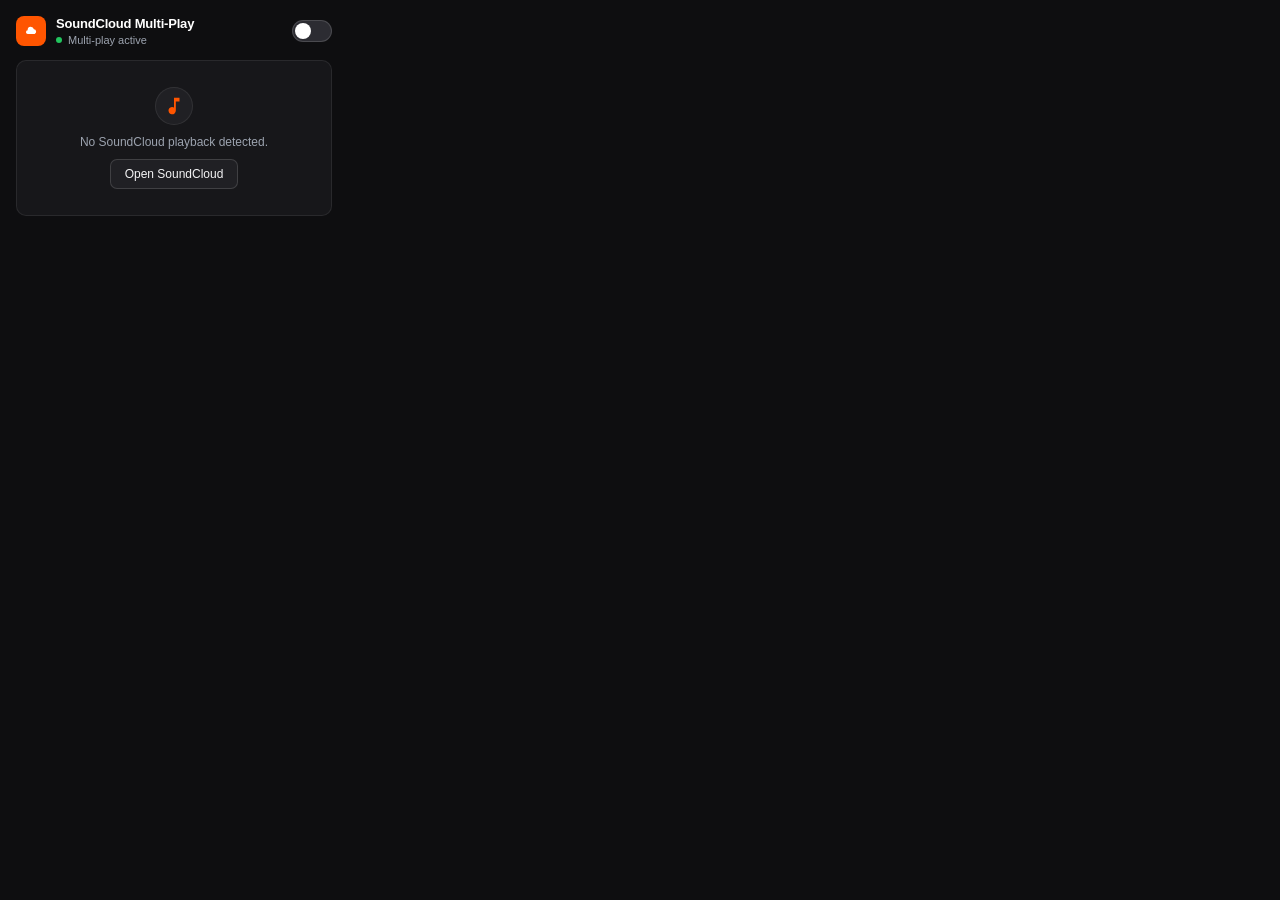
==== popup/popup.html @ af7be8a8 "first commit" ====
<!DOCTYPE html>
<html lang="en">
<head>
  <meta charset="UTF-8" />
  <meta name="viewport" content="width=device-width, initial-scale=1.0" />
  <title>SoundCloud Multi-Play</title>
  <link rel="stylesheet" href="popup.css" />
</head>
<body>
  <main class="container">
    <header class="header">
      <div class="brand">
        <div class="brand-mark" aria-hidden="true">
          <svg viewBox="0 0 24 24" width="16" height="16" fill="currentColor">
            <path d="M11.5 5.5a5 5 0 0 1 4.86 3.84A3.75 3.75 0 0 1 17.5 16.5H7.25a2.75 2.75 0 0 1-.25-5.49A5 5 0 0 1 11.5 5.5z"/>
          </svg>
        </div>
        <div class="title-group">
          <h1>SoundCloud Multi-Play</h1>
          <div class="status-pill" id="status-card">
            <span class="status-dot" id="status-dot"></span>
            <span class="status-text" id="status-text">Multi-play active</span>
          </div>
        </div>
      </div>

      <label class="switch" aria-label="Toggle SoundCloud Multi-Play">
        <input type="checkbox" id="toggle" />
        <span class="slider"></span>
      </label>
    </header>

    <section class="player-card" id="player-card">
      <div class="empty-state" id="empty-state">
        <div class="empty-icon" aria-hidden="true">
          <svg viewBox="0 0 24 24" width="22" height="22" fill="currentColor">
            <path d="M12 3v10.55A4 4 0 1 0 14 17V7h4V3h-6z"/>
          </svg>
        </div>
        <p id="empty-message">No SoundCloud playback detected.</p>
        <div class="resume-card hidden" id="resume-card">
          <div class="resume-meta">
            <span class="resume-label">Saved position</span>
            <span class="resume-title" id="resume-title">—</span>
            <span class="resume-time" id="resume-time">0:00 / 0:00</span>
          </div>
          <div class="resume-actions">
            <button type="button" class="btn-primary-sm" id="resume-btn">Resume</button>
            <button type="button" class="icon-btn subtle" id="clear-resume-btn" title="Clear saved progress" aria-label="Clear saved progress">
              <svg viewBox="0 0 24 24" width="14" height="14" fill="currentColor" aria-hidden="true">
                <path d="M18.3 5.71 12 12l6.3 6.29-1.41 1.42L10.59 13.4 4.29 19.71 2.88 18.3 9.17 12 2.88 5.71 4.29 4.3l6.3 6.29 6.29-6.3z"/>
              </svg>
            </button>
          </div>
        </div>
        <button type="button" class="btn-secondary" id="open-sc-btn">Open SoundCloud</button>
      </div>

      <div class="player-content hidden" id="player-content">
        <div class="track-row">
          <div class="artwork-frame">
            <img class="artwork" id="artwork" alt="Track artwork" />
            <div class="artwork-fallback" id="artwork-fallback" aria-hidden="true">♪</div>
          </div>

          <div class="track-meta">
            <div class="track-title" id="track-title" title="">—</div>
            <div class="track-artist" id="track-artist" title="">—</div>
          </div>

          <button
            type="button"
            class="icon-btn subtle"
            id="focus-tab-btn"
            title="Switch to SoundCloud tab"
            aria-label="Switch to SoundCloud tab"
          >
            <svg viewBox="0 0 24 24" width="15" height="15" fill="currentColor" aria-hidden="true">
              <path d="M14 3h7v7h-2V6.41l-9.29 9.3-1.42-1.42 9.3-9.29H14V3zM5 5h6v2H7v10h10v-4h2v6H5V5z"/>
            </svg>
          </button>
        </div>

        <div class="progress-section">
          <input
            type="range"
            class="progress-range"
            id="progress-range"
            min="0"
            max="1000"
            value="0"
            aria-label="Track progress"
          />
          <div class="time-row">
            <span id="time-passed">0:00</span>
            <span id="time-duration">0:00</span>
          </div>
        </div>

        <div class="controls-row" role="group" aria-label="Playback controls">
          <button type="button" class="icon-btn" id="btn-shuffle" title="Shuffle (S)" aria-label="Shuffle">
            <svg viewBox="0 0 24 24" width="16" height="16" fill="currentColor" aria-hidden="true">
              <path d="M10.59 9.17 5.41 4 4 5.41l5.17 5.17 1.42-1.41zM14.5 4l2.04 2.04L4 18.59 5.41 20 17.96 7.46 20 9.5V4h-5.5zm.33 9.41-1.41 1.41 3.13 3.13L14.5 20H20v-5.5l-2.04 2.04-3.13-3.13z"/>
            </svg>
          </button>

          <button type="button" class="icon-btn" id="btn-prev" title="Previous track (←)" aria-label="Previous track">
            <svg viewBox="0 0 24 24" width="18" height="18" fill="currentColor" aria-hidden="true">
              <path d="M6 6h2v12H6zm3.5 6 8.5 6V6z"/>
            </svg>
          </button>

          <button type="button" class="play-btn" id="btn-play" title="Play / Pause (Space)" aria-label="Play or pause">
            <svg id="icon-play" viewBox="0 0 24 24" width="20" height="20" fill="currentColor" aria-hidden="true">
              <path d="M8 5v14l11-7z"/>
            </svg>
            <svg id="icon-pause" class="hidden" viewBox="0 0 24 24" width="20" height="20" fill="currentColor" aria-hidden="true">
              <path d="M6 19h4V5H6v14zm8-14v14h4V5h-4z"/>
            </svg>
          </button>

          <button type="button" class="icon-btn" id="btn-next" title="Next track (→)" aria-label="Next track">
            <svg viewBox="0 0 24 24" width="18" height="18" fill="currentColor" aria-hidden="true">
              <path d="M6 18l8.5-6L6 6v12zM16 6v12h2V6h-2z"/>
            </svg>
          </button>

          <button type="button" class="icon-btn" id="btn-repeat" title="Repeat (R)" aria-label="Repeat">
            <svg viewBox="0 0 24 24" width="16" height="16" fill="currentColor" aria-hidden="true">
              <path d="M7 7h10v3l4-4-4-4v3H5v6h2V7zm10 10H7v-3l-4 4 4 4v-3h12v-6h-2v4z"/>
            </svg>
            <span class="repeat-badge hidden" id="repeat-badge">1</span>
          </button>
        </div>

        <div class="volume-row">
          <button type="button" class="icon-btn" id="btn-mute" title="Mute / Unmute (M)" aria-label="Mute or unmute">
            <svg id="icon-vol" viewBox="0 0 24 24" width="16" height="16" fill="currentColor" aria-hidden="true">
              <path d="M3 9v6h4l5 5V4L7 9H3zm13.5 3A4.5 4.5 0 0 0 14 7.97v8.05c1.48-.73 2.5-2.25 2.5-4.02zM14 3.23v2.06c2.89.86 5 3.54 5 6.71s-2.11 5.85-5 6.71v2.06c4.01-.91 7-4.49 7-8.77s-2.99-7.86-7-8.77z"/>
            </svg>
            <svg id="icon-muted" class="hidden" viewBox="0 0 24 24" width="16" height="16" fill="currentColor" aria-hidden="true">
              <path d="M16.5 12A4.5 4.5 0 0 0 14 7.97v2.21l2.45 2.45c.03-.2.05-.41.05-.63zm2.5 0c0 .94-.2 1.82-.54 2.64l1.51 1.51A8.796 8.796 0 0 0 21 12c0-4.28-2.99-7.86-7-8.77v2.06c2.89.86 5 3.54 5 6.71zM4.27 3 3 4.27 7.73 9H3v6h4l5 5v-6.73l4.25 4.25c-.67.52-1.42.93-2.25 1.18v2.06a8.99 8.99 0 0 0 3.69-1.81L19.73 21 21 19.73l-9-9L4.27 3zM12 4 9.91 6.09 12 8.18V4z"/>
            </svg>
          </button>
          <input
            type="range"
            class="volume-range"
            id="volume-range"
            min="0"
            max="100"
            value="100"
            aria-label="Volume"
          />
          <span class="volume-value" id="volume-value">100%</span>
        </div>

        <div class="social-row">
          <button type="button" class="social-btn" id="btn-like" title="Like track (L)" aria-label="Like track">
            <svg class="icon-heart-outline" viewBox="0 0 24 24" width="14" height="14" fill="none" stroke="currentColor" stroke-width="2" aria-hidden="true">
              <path d="M12 21.35l-1.45-1.32C5.4 15.36 2 12.28 2 8.5 2 5.42 4.42 3 7.5 3c1.74 0 3.41.81 4.5 2.09C13.09 3.81 14.76 3 16.5 3 19.58 3 22 5.42 22 8.5c0 3.78-3.4 6.86-8.55 11.54L12 21.35z"/>
            </svg>
            <svg class="icon-heart-solid hidden" viewBox="0 0 24 24" width="14" height="14" fill="currentColor" aria-hidden="true">
              <path d="M12 21.35l-1.45-1.32C5.4 15.36 2 12.28 2 8.5 2 5.42 4.42 3 7.5 3c1.74 0 3.41.81 4.5 2.09C13.09 3.81 14.76 3 16.5 3 19.58 3 22 5.42 22 8.5c0 3.78-3.4 6.86-8.55 11.54L12 21.35z"/>
            </svg>
            <span id="like-text">Like</span>
          </button>

          <button type="button" class="social-btn" id="btn-follow" title="Follow artist (F)" aria-label="Follow artist">
            <svg class="icon-follow-add" viewBox="0 0 24 24" width="14" height="14" fill="currentColor" aria-hidden="true">
              <path d="M15 12c2.21 0 4-1.79 4-4s-1.79-4-4-4-4 1.79-4 4 1.79 4 4 4zm-9-2V7H4v3H1v2h3v3h2v-3h3v-2H6zm9 4c-2.67 0-8 1.34-8 4v2h16v-2c0-2.66-5.33-4-8-4z"/>
            </svg>
            <svg class="icon-follow-check hidden" viewBox="0 0 24 24" width="14" height="14" fill="currentColor" aria-hidden="true">
              <path d="M15 12c2.21 0 4-1.79 4-4s-1.79-4-4-4-4 1.79-4 4 1.79 4 4 4zm-9 2.5L3.5 12 2 13.5 6 17.5l6.5-6.5L11 9.5 6 14.5zm9-.5c-2.67 0-8 1.34-8 4v2h16v-2c0-2.66-5.33-4-8-4z"/>
            </svg>
            <span id="follow-text">Follow</span>
          </button>
        </div>

        <button type="button" class="download-btn" id="btn-download" title="Download playing track (D)">
          <span class="download-fill" id="download-fill"></span>
          <span class="download-label" id="download-label">
            <svg viewBox="0 0 24 24" width="15" height="15" fill="currentColor" aria-hidden="true">
              <path d="M5 20h14v-2H5v2zm7-18v10.17l3.59-3.58L17 10l-5 5-5-5 1.41-1.41L11 12.17V2h1z"/>
            </svg>
            <span id="download-text">Download track</span>
          </span>
        </button>

        <div class="shortcuts-row" aria-hidden="true">
          <span><kbd>Space</kbd> Play</span>
          <span><kbd>←</kbd><kbd>→</kbd> Track</span>
          <span><kbd>⇧</kbd><kbd>←</kbd><kbd>→</kbd> Seek</span>
          <span><kbd>D</kbd> Save</span>
        </div>
      </div>
    </section>
  </main>

  <script src="popup.js"></script>
</body>
</html>
---- popup/popup.css ----
:root {
  --bg: #0e0e10;
  --surface: #17171a;
  --surface-raised: #202024;
  --border: rgba(255, 255, 255, 0.08);
  --border-strong: rgba(255, 255, 255, 0.14);
  --ink: #f4f4f5;
  --muted: #9ca3af;
  --subtle: #71717a;
  --accent: #ff5500;
  --accent-hover: #ff6b1f;
  --ok: #22c55e;
  --danger: #ef4444;
  --radius-card: 10px;
  --radius-btn: 7px;
}

* {
  box-sizing: border-box;
  margin: 0;
  padding: 0;
}

body {
  width: 348px;
  font-family: -apple-system, BlinkMacSystemFont, "Segoe UI", Inter, Roboto, sans-serif;
  background: var(--bg);
  color: var(--ink);
  padding: 16px;
  -webkit-font-smoothing: antialiased;
}

.hidden {
  display: none !important;
}

button:focus-visible,
input:focus-visible {
  outline: 2px solid var(--accent);
  outline-offset: 2px;
}

.container {
  display: flex;
  flex-direction: column;
  gap: 14px;
}

/* Header */
.header {
  display: flex;
  align-items: center;
  justify-content: space-between;
  gap: 12px;
}

.brand {
  display: flex;
  align-items: center;
  gap: 10px;
  min-width: 0;
}

.brand-mark {
  width: 30px;
  height: 30px;
  border-radius: 8px;
  background: var(--accent);
  color: #ffffff;
  display: flex;
  align-items: center;
  justify-content: center;
  flex-shrink: 0;
}

.title-group {
  display: flex;
  flex-direction: column;
  gap: 2px;
  min-width: 0;
}

.title-group h1 {
  font-size: 13px;
  font-weight: 600;
  letter-spacing: -0.015em;
  color: #ffffff;
  line-height: 1.2;
}

.status-pill {
  display: inline-flex;
  align-items: center;
  gap: 6px;
  font-size: 11px;
  color: var(--muted);
}

.status-dot {
  width: 6px;
  height: 6px;
  border-radius: 50%;
  background-color: var(--ok);
  flex-shrink: 0;
  transition: background-color 0.2s ease;
}

.status-pill.disabled .status-dot {
  background-color: var(--subtle);
}

.status-pill.disabled .status-text {
  color: var(--subtle);
}

/* Toggle Switch */
.switch {
  position: relative;
  display: inline-block;
  width: 40px;
  height: 22px;
  flex-shrink: 0;
}

.switch input {
  opacity: 0;
  width: 0;
  height: 0;
}

.slider {
  position: absolute;
  cursor: pointer;
  inset: 0;
  background-color: #2c2c32;
  border: 1px solid var(--border-strong);
  border-radius: 999px;
  transition: background-color 0.18s ease, border-color 0.18s ease;
}

.slider::before {
  content: "";
  position: absolute;
  height: 16px;
  width: 16px;
  left: 2px;
  top: 2px;
  background-color: #ffffff;
  border-radius: 50%;
  transition: transform 0.18s cubic-bezier(0.22, 1, 0.36, 1);
}

input:checked + .slider {
  background-color: var(--accent);
  border-color: var(--accent);
}

input:checked + .slider::before {
  transform: translateX(18px);
}

/* Player Card */
.player-card {
  background: var(--surface);
  border: 1px solid var(--border);
  border-radius: var(--radius-card);
  padding: 14px;
}

.empty-state {
  display: flex;
  flex-direction: column;
  align-items: center;
  text-align: center;
  gap: 10px;
  padding: 12px 6px;
  font-size: 12px;
  color: var(--muted);
}

.empty-icon {
  width: 38px;
  height: 38px;
  border-radius: 50%;
  background: var(--surface-raised);
  border: 1px solid var(--border);
  color: var(--accent);
  display: flex;
  align-items: center;
  justify-content: center;
}

.btn-secondary {
  background: var(--surface-raised);
  color: var(--ink);
  border: 1px solid var(--border-strong);
  border-radius: var(--radius-btn);
  padding: 7px 14px;
  font-size: 12px;
  font-weight: 500;
  cursor: pointer;
  transition: background-color 0.15s ease, transform 0.1s ease, border-color 0.15s ease;
}

.btn-secondary:hover {
  background: #2a2a30;
  border-color: rgba(255, 255, 255, 0.22);
}

.btn-secondary:active {
  transform: scale(0.97);
}

.resume-card {
  width: 100%;
  display: flex;
  align-items: center;
  justify-content: space-between;
  gap: 8px;
  padding: 9px 10px;
  border-radius: var(--radius-btn);
  background: var(--surface-raised);
  border: 1px solid var(--border-strong);
  text-align: left;
}

.resume-meta {
  flex: 1;
  min-width: 0;
  display: flex;
  flex-direction: column;
  gap: 2px;
}

.resume-label {
  font-size: 10px;
  font-weight: 600;
  text-transform: uppercase;
  letter-spacing: 0.04em;
  color: var(--accent);
}

.resume-title {
  font-size: 12px;
  font-weight: 600;
  color: #ffffff;
  white-space: nowrap;
  overflow: hidden;
  text-overflow: ellipsis;
}

.resume-time {
  font-size: 11px;
  color: var(--muted);
  font-variant-numeric: tabular-nums;
}

.resume-actions {
  display: flex;
  align-items: center;
  gap: 4px;
  flex-shrink: 0;
}

.btn-primary-sm {
  background: var(--accent);
  color: #ffffff;
  border: none;
  border-radius: 6px;
  padding: 6px 10px;
  font-size: 11.5px;
  font-weight: 600;
  cursor: pointer;
  transition: background-color 0.14s ease, transform 0.1s ease;
}

.btn-primary-sm:hover {
  background: var(--accent-hover);
}

.btn-primary-sm:active {
  transform: scale(0.96);
}

.player-content {
  display: flex;
  flex-direction: column;
  gap: 12px;
}

/* Track Row */
.track-row {
  display: flex;
  align-items: center;
  gap: 10px;
}

.artwork-frame {
  width: 46px;
  height: 46px;
  border-radius: 7px;
  overflow: hidden;
  border: 1px solid var(--border);
  background: var(--surface-raised);
  flex-shrink: 0;
}

.artwork {
  width: 100%;
  height: 100%;
  object-fit: cover;
  display: block;
  transition: transform 0.25s cubic-bezier(0.22, 1, 0.36, 1);
}

.artwork-frame:hover .artwork {
  transform: scale(1.04);
}

.artwork-fallback {
  width: 100%;
  height: 100%;
  display: flex;
  align-items: center;
  justify-content: center;
  color: var(--accent);
  font-size: 18px;
  font-weight: 700;
}

.track-meta {
  flex: 1;
  min-width: 0;
  cursor: default;
  user-select: none;
}

.track-title {
  font-size: 13px;
  font-weight: 600;
  letter-spacing: -0.01em;
  color: #ffffff;
  white-space: nowrap;
  overflow: hidden;
  text-overflow: ellipsis;
}

.track-artist {
  font-size: 11.5px;
  color: var(--muted);
  margin-top: 2px;
  white-space: nowrap;
  overflow: hidden;
  text-overflow: ellipsis;
}

/* Progress Scrubber */
.progress-section {
  display: flex;
  flex-direction: column;
  gap: 3px;
}

.progress-range {
  -webkit-appearance: none;
  appearance: none;
  width: 100%;
  height: 4px;
  margin: 4px 0;
  border-radius: 999px;
  background: linear-gradient(
    to right,
    var(--accent) 0%,
    var(--accent) var(--progress, 0%),
    #2e2e35 var(--progress, 0%),
    #2e2e35 100%
  );
  outline: none;
  cursor: pointer;
  transition: height 0.12s ease, margin 0.12s ease;
}

.progress-range:hover {
  height: 6px;
  margin: 3px 0;
}

.progress-range::-webkit-slider-thumb {
  -webkit-appearance: none;
  appearance: none;
  width: 12px;
  height: 12px;
  border-radius: 50%;
  background: #ffffff;
  border: 2px solid var(--accent);
  cursor: pointer;
  transition: transform 0.12s ease;
}

.progress-range::-webkit-slider-thumb:hover {
  transform: scale(1.18);
}

.time-row {
  display: flex;
  justify-content: space-between;
  font-size: 11px;
  color: var(--muted);
  font-variant-numeric: tabular-nums;
  cursor: default;
  user-select: none;
}

/* Transport Controls */
.controls-row {
  display: flex;
  align-items: center;
  justify-content: space-between;
  padding: 2px 6px;
}

/* Volume Slider Row */
.volume-row {
  display: flex;
  align-items: center;
  gap: 8px;
  padding: 0 2px;
}

.volume-range {
  -webkit-appearance: none;
  appearance: none;
  flex: 1;
  height: 4px;
  border-radius: 999px;
  background: linear-gradient(
    to right,
    #d4d4d8 0%,
    #d4d4d8 var(--vol, 100%),
    #2e2e35 var(--vol, 100%),
    #2e2e35 100%
  );
  outline: none;
  cursor: pointer;
}

.volume-range:hover {
  background: linear-gradient(
    to right,
    var(--accent) 0%,
    var(--accent) var(--vol, 100%),
    #2e2e35 var(--vol, 100%),
    #2e2e35 100%
  );
}

.volume-range::-webkit-slider-thumb {
  -webkit-appearance: none;
  appearance: none;
  width: 11px;
  height: 11px;
  border-radius: 50%;
  background: #ffffff;
  border: 1.5px solid #2e2e35;
  cursor: pointer;
  transition: transform 0.12s ease, border-color 0.12s ease;
}

.volume-range:hover::-webkit-slider-thumb {
  border-color: var(--accent);
  transform: scale(1.15);
}

.volume-value {
  width: 34px;
  text-align: right;
  font-size: 11px;
  color: var(--muted);
  font-variant-numeric: tabular-nums;
}

/* Like & Follow Row */
.social-row {
  display: grid;
  grid-template-columns: 1fr 1fr;
  gap: 8px;
}

.social-btn {
  display: inline-flex;
  align-items: center;
  justify-content: center;
  gap: 6px;
  height: 32px;
  border: 1px solid var(--border);
  border-radius: var(--radius-btn);
  background: var(--surface-raised);
  color: var(--ink);
  font-size: 12px;
  font-weight: 500;
  cursor: pointer;
  transition: border-color 0.15s ease, background-color 0.15s ease, color 0.15s ease, transform 0.1s ease;
}

.social-btn:hover:not(:disabled) {
  border-color: var(--border-strong);
  background: #27272d;
}

.social-btn:active:not(:disabled) {
  transform: scale(0.97);
}

.social-btn:disabled {
  opacity: 0.45;
  cursor: default;
}

.social-btn.active {
  border-color: rgba(255, 85, 0, 0.55);
  background: rgba(255, 85, 0, 0.14);
  color: #ff7a33;
}

.icon-btn {
  position: relative;
  display: inline-flex;
  align-items: center;
  justify-content: center;
  width: 32px;
  height: 32px;
  border: none;
  border-radius: var(--radius-btn);
  background: transparent;
  color: #d4d4d8;
  cursor: pointer;
  transition: background-color 0.14s ease, color 0.14s ease, transform 0.1s ease;
}

.icon-btn:hover {
  background: var(--surface-raised);
  color: #ffffff;
}

.icon-btn:active {
  transform: scale(0.93);
}

.icon-btn.active {
  color: var(--accent);
}

.icon-btn.subtle {
  color: var(--muted);
}

.repeat-badge {
  position: absolute;
  right: 3px;
  bottom: 3px;
  font-size: 9px;
  font-weight: 700;
  line-height: 1;
  color: var(--accent);
}

.play-btn {
  display: inline-flex;
  align-items: center;
  justify-content: center;
  width: 40px;
  height: 40px;
  border: none;
  border-radius: 50%;
  background: var(--accent);
  color: #ffffff;
  cursor: pointer;
  transition: transform 0.14s cubic-bezier(0.22, 1, 0.36, 1), background-color 0.14s ease;
}

.play-btn:hover {
  background: var(--accent-hover);
  transform: translateY(-1px);
}

.play-btn:active {
  transform: scale(0.95);
}

/* Download Button */
.download-btn {
  position: relative;
  overflow: hidden;
  width: 100%;
  height: 36px;
  border: 1px solid var(--border-strong);
  border-radius: var(--radius-btn);
  background: var(--surface-raised);
  color: var(--ink);
  font-size: 12px;
  font-weight: 500;
  cursor: pointer;
  transition: border-color 0.35s ease, background-color 0.2s ease, color 0.35s ease, transform 0.1s ease;
}

.download-btn:hover:not(:disabled) {
  border-color: var(--accent);
  background: #26262c;
}

.download-btn:active:not(:disabled) {
  transform: scale(0.985);
}

.download-btn:disabled {
  cursor: default;
}

.download-fill {
  position: absolute;
  inset: 0 auto 0 0;
  width: 0%;
  background: rgba(255, 85, 0, 0.24);
  opacity: 1;
  transition: width 0.2s ease, opacity 0.35s ease, background-color 0.35s ease;
}

.download-label {
  position: relative;
  z-index: 1;
  display: inline-flex;
  align-items: center;
  justify-content: center;
  gap: 7px;
  max-width: 100%;
  padding: 0 10px;
  font-variant-numeric: tabular-nums;
  opacity: 1;
  transition: opacity 0.28s ease;
}

#download-text {
  white-space: nowrap;
  overflow: hidden;
  text-overflow: ellipsis;
}

.download-btn.done {
  border-color: rgba(34, 197, 94, 0.5);
  color: #86efac;
}

.download-btn.done .download-fill {
  background: rgba(34, 197, 94, 0.14);
}

.download-btn.fading-out {
  border-color: var(--border-strong);
  color: var(--ink);
}

.download-btn.fading-out .download-fill,
.download-btn.fading-out .download-label {
  opacity: 0;
}

.download-btn.error {
  border-color: rgba(239, 68, 68, 0.55);
  color: #fca5a5;
}

/* Keyboard Shortcuts Bar */
.shortcuts-row {
  display: flex;
  align-items: center;
  justify-content: space-between;
  gap: 6px;
  padding-top: 2px;
  border-top: 1px solid var(--border);
  font-size: 10px;
  color: var(--subtle);
}

.shortcuts-row span {
  display: inline-flex;
  align-items: center;
  gap: 3px;
  white-space: nowrap;
}

kbd {
  display: inline-block;
  padding: 1px 4px;
  border-radius: 4px;
  background: #232328;
  border: 1px solid var(--border-strong);
  color: #d4d4d8;
  font-family: inherit;
  font-size: 9.5px;
  line-height: 1.3;
}
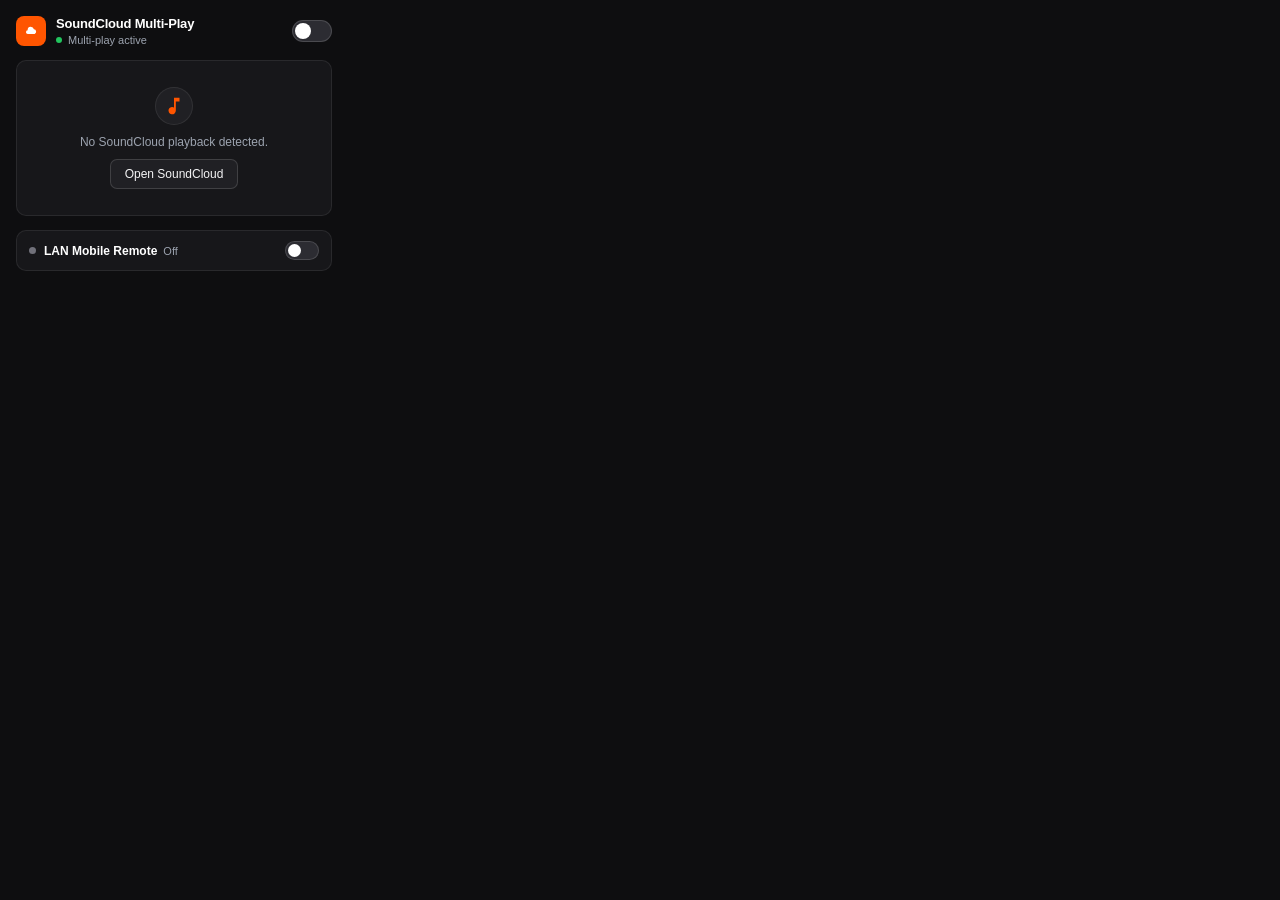
==== commit 690e05b5: "feat: add LAN mobile remote control and ignore AGENTS.md" ====
--- a/popup/popup.html
+++ b/popup/popup.html
@@ -30,6 +30,8 @@
       </label>
     </header>
 
+    <div class="tabs-bar hidden" id="tabs-bar" role="tablist" aria-label="SoundCloud tabs"></div>
+
     <section class="player-card" id="player-card">
       <div class="empty-state" id="empty-state">
         <div class="empty-icon" aria-hidden="true">
@@ -64,7 +66,12 @@
           </div>
 
           <div class="track-meta">
-            <div class="track-title" id="track-title" title="">—</div>
+            <button type="button" class="track-title" id="track-title" title="" aria-label="Copy track title">
+              <span class="track-title-marquee" id="track-title-marquee">
+                <span class="track-title-text" id="track-title-text">—</span>
+                <span class="track-title-clone" id="track-title-clone" aria-hidden="true"></span>
+              </span>
+            </button>
             <div class="track-artist" id="track-artist" title="">—</div>
           </div>
 
@@ -87,7 +94,7 @@
             class="progress-range"
             id="progress-range"
             min="0"
-            max="1000"
+            max="10000"
             value="0"
             aria-label="Track progress"
           />
@@ -99,15 +106,22 @@
 
         <div class="controls-row" role="group" aria-label="Playback controls">
           <button type="button" class="icon-btn" id="btn-shuffle" title="Shuffle (S)" aria-label="Shuffle">
-            <svg viewBox="0 0 24 24" width="16" height="16" fill="currentColor" aria-hidden="true">
+            <svg viewBox="0 0 24 24" width="15" height="15" fill="currentColor" aria-hidden="true">
               <path d="M10.59 9.17 5.41 4 4 5.41l5.17 5.17 1.42-1.41zM14.5 4l2.04 2.04L4 18.59 5.41 20 17.96 7.46 20 9.5V4h-5.5zm.33 9.41-1.41 1.41 3.13 3.13L14.5 20H20v-5.5l-2.04 2.04-3.13-3.13z"/>
             </svg>
           </button>
 
-          <button type="button" class="icon-btn" id="btn-prev" title="Previous track (←)" aria-label="Previous track">
-            <svg viewBox="0 0 24 24" width="18" height="18" fill="currentColor" aria-hidden="true">
+          <button type="button" class="icon-btn" id="btn-prev" title="Previous track (Shift + ←)" aria-label="Previous track">
+            <svg viewBox="0 0 24 24" width="17" height="17" fill="currentColor" aria-hidden="true">
               <path d="M6 6h2v12H6zm3.5 6 8.5 6V6z"/>
             </svg>
+          </button>
+
+          <button type="button" class="icon-btn skip-sec-btn" id="btn-back10" title="Rewind 10s (←)" aria-label="Rewind 10 seconds">
+            <svg viewBox="0 0 24 24" width="17" height="17" fill="currentColor" aria-hidden="true">
+              <path d="M12 5V1L7 6l5 5V7c3.31 0 6 2.69 6 6s-2.69 6-6 6-6-2.69-6-6H4c0 4.42 3.58 8 8 8s8-3.58 8-8-3.58-8-8-8z"/>
+            </svg>
+            <span class="skip-label">10</span>
           </button>
 
           <button type="button" class="play-btn" id="btn-play" title="Play / Pause (Space)" aria-label="Play or pause">
@@ -119,14 +133,21 @@
             </svg>
           </button>
 
-          <button type="button" class="icon-btn" id="btn-next" title="Next track (→)" aria-label="Next track">
-            <svg viewBox="0 0 24 24" width="18" height="18" fill="currentColor" aria-hidden="true">
+          <button type="button" class="icon-btn skip-sec-btn" id="btn-fwd10" title="Forward 10s (→)" aria-label="Forward 10 seconds">
+            <svg viewBox="0 0 24 24" width="17" height="17" fill="currentColor" aria-hidden="true">
+              <path d="M12 5V1l5 5-5 5V7c-3.31 0-6 2.69-6 6s2.69 6 6 6 6-2.69 6-6h2c0 4.42-3.58 8-8 8s-8-3.58-8-8 3.58-8 8-8z"/>
+            </svg>
+            <span class="skip-label">10</span>
+          </button>
+
+          <button type="button" class="icon-btn" id="btn-next" title="Next track (Shift + →)" aria-label="Next track">
+            <svg viewBox="0 0 24 24" width="17" height="17" fill="currentColor" aria-hidden="true">
               <path d="M6 18l8.5-6L6 6v12zM16 6v12h2V6h-2z"/>
             </svg>
           </button>
 
           <button type="button" class="icon-btn" id="btn-repeat" title="Repeat (R)" aria-label="Repeat">
-            <svg viewBox="0 0 24 24" width="16" height="16" fill="currentColor" aria-hidden="true">
+            <svg viewBox="0 0 24 24" width="15" height="15" fill="currentColor" aria-hidden="true">
               <path d="M7 7h10v3l4-4-4-4v3H5v6h2V7zm10 10H7v-3l-4 4 4 4v-3h12v-6h-2v4z"/>
             </svg>
             <span class="repeat-badge hidden" id="repeat-badge">1</span>
@@ -174,6 +195,16 @@
             </svg>
             <span id="follow-text">Follow</span>
           </button>
+
+          <button type="button" class="social-btn" id="btn-copy" title="Copy song link (C)" aria-label="Copy song link">
+            <svg class="icon-copy-link" viewBox="0 0 24 24" width="14" height="14" fill="currentColor" aria-hidden="true">
+              <path d="M3.9 12c0-1.71 1.39-3.1 3.1-3.1h4V7H7c-2.76 0-5 2.24-5 5s2.24 5 5 5h4v-1.9H7c-1.71 0-3.1-1.39-3.1-3.1zM8 13h8v-2H8v2zm9-6h-4v1.9h4c1.71 0 3.1 1.39 3.1 3.1s-1.39 3.1-3.1 3.1h-4V17h4c2.76 0 5-2.24 5-5s-2.24-5-5-5z"/>
+            </svg>
+            <svg class="icon-copy-done hidden" viewBox="0 0 24 24" width="14" height="14" fill="currentColor" aria-hidden="true">
+              <path d="M9 16.17 4.83 12l-1.42 1.41L9 19 21 7l-1.41-1.41z"/>
+            </svg>
+            <span id="copy-text">Copy link</span>
+          </button>
         </div>
 
         <button type="button" class="download-btn" id="btn-download" title="Download playing track (D)">
@@ -188,14 +219,57 @@
 
         <div class="shortcuts-row" aria-hidden="true">
           <span><kbd>Space</kbd> Play</span>
-          <span><kbd>←</kbd><kbd>→</kbd> Track</span>
-          <span><kbd>⇧</kbd><kbd>←</kbd><kbd>→</kbd> Seek</span>
+          <span><kbd>←</kbd><kbd>→</kbd> Seek</span>
+          <span><kbd>⇧</kbd><kbd>←</kbd><kbd>→</kbd> Track</span>
           <span><kbd>D</kbd> Save</span>
+        </div>
+      </div>
+    </section>
+
+    <section class="lan-card" id="lan-card">
+      <div class="lan-header">
+        <div class="lan-title-wrap">
+          <span class="lan-dot" id="lan-dot"></span>
+          <div class="lan-title-group">
+            <span class="lan-title">LAN Mobile Remote</span>
+            <span class="lan-status" id="lan-status">Off</span>
+          </div>
+        </div>
+        <label class="switch switch-sm" aria-label="Toggle LAN Mobile Remote">
+          <input type="checkbox" id="lan-toggle" />
+          <span class="slider"></span>
+        </label>
+      </div>
+
+      <div class="lan-body hidden" id="lan-body">
+        <div class="lan-pairing hidden" id="lan-pairing">
+          <div class="lan-qr-wrap">
+            <svg class="lan-qr-svg" id="lan-qr-svg" width="92" height="92" role="img" aria-label="QR code for mobile remote"></svg>
+          </div>
+          <div class="lan-meta">
+            <div class="lan-pin-row">
+              <span class="lan-pin-label">PIN</span>
+              <span class="lan-pin-value" id="lan-pin">—</span>
+            </div>
+            <button type="button" class="lan-url-btn" id="lan-url-btn" title="Copy mobile URL">
+              <span id="lan-url-text">—</span>
+            </button>
+            <span class="lan-hint">Scan QR or open URL on phone</span>
+          </div>
+        </div>
+
+        <div class="lan-offline hidden" id="lan-offline">
+          <p class="lan-offline-text" id="lan-offline-text">Run <code>node lan-server/server.js</code> or install auto-start.</p>
+          <div class="lan-offline-actions">
+            <button type="button" class="btn-secondary lan-copy-setup-btn" id="lan-copy-setup-btn">Copy setup</button>
+            <button type="button" class="btn-secondary lan-retry-btn" id="lan-retry-btn">Retry</button>
+          </div>
         </div>
       </div>
     </section>
   </main>
 
+  <script src="qr.js"></script>
   <script src="popup.js"></script>
 </body>
 </html>
--- a/popup/popup.css
+++ b/popup/popup.css
@@ -159,6 +159,65 @@
   transform: translateX(18px);
 }
 
+/* Multi-Tab Switcher (Media Control Center style) */
+.tabs-bar {
+  display: flex;
+  gap: 6px;
+  overflow-x: auto;
+  scrollbar-width: none;
+}
+
+.tabs-bar::-webkit-scrollbar {
+  display: none;
+}
+
+.tab-chip {
+  display: inline-flex;
+  align-items: center;
+  gap: 5px;
+  max-width: 150px;
+  padding: 5px 9px;
+  border-radius: 999px;
+  border: 1px solid var(--border);
+  background: var(--surface);
+  color: var(--muted);
+  font-size: 11px;
+  font-weight: 500;
+  cursor: pointer;
+  white-space: nowrap;
+  flex-shrink: 0;
+  transition: border-color 0.14s ease, color 0.14s ease, background-color 0.14s ease;
+}
+
+.tab-chip:hover {
+  border-color: var(--border-strong);
+  color: var(--ink);
+}
+
+.tab-chip.active {
+  border-color: rgba(255, 85, 0, 0.55);
+  background: rgba(255, 85, 0, 0.14);
+  color: #ffffff;
+}
+
+.tab-chip-dot {
+  width: 6px;
+  height: 6px;
+  border-radius: 50%;
+  background: var(--subtle);
+  flex-shrink: 0;
+}
+
+.tab-chip.audible .tab-chip-dot {
+  background: var(--ok);
+  box-shadow: 0 0 0 2px rgba(34, 197, 94, 0.24);
+}
+
+.tab-chip-text {
+  overflow: hidden;
+  text-overflow: ellipsis;
+}
+
 /* Player Card */
 .player-card {
   background: var(--surface);
@@ -336,6 +395,13 @@
 }
 
 .track-title {
+  display: block;
+  width: 100%;
+  background: none;
+  border: none;
+  padding: 0;
+  text-align: left;
+  font-family: inherit;
   font-size: 13px;
   font-weight: 600;
   letter-spacing: -0.01em;
@@ -343,6 +409,61 @@
   white-space: nowrap;
   overflow: hidden;
   text-overflow: ellipsis;
+  cursor: pointer;
+  transition: color 0.15s ease;
+}
+
+.track-title:hover {
+  color: #fff4ed;
+}
+
+.track-title.copied {
+  color: #86efac;
+}
+
+.track-title-clone {
+  display: none;
+  user-select: none;
+}
+
+.track-title.is-sliding {
+  margin-inline-start: -6px;
+  padding-inline-start: 6px;
+  text-overflow: clip;
+  mask-image: linear-gradient(
+    to right,
+    transparent 0,
+    #000 6px,
+    #000 calc(100% - 16px),
+    transparent 100%
+  );
+}
+
+.track-title.is-sliding .track-title-marquee {
+  display: inline-flex;
+  align-items: center;
+  gap: 36px;
+  width: max-content;
+  animation: track-title-slide var(--slide-duration, 10s) linear infinite;
+}
+
+@media (prefers-reduced-motion: reduce) {
+  .track-title.is-sliding .track-title-marquee {
+    animation-duration: calc(var(--slide-duration, 10s) * 1.8);
+  }
+}
+
+.track-title.is-sliding .track-title-clone {
+  display: inline;
+}
+
+@keyframes track-title-slide {
+  0%, 6% {
+    translate: 0 0;
+  }
+  100% {
+    translate: calc(-50% - 18px) 0;
+  }
 }
 
 .track-artist {
@@ -479,10 +600,10 @@
   font-variant-numeric: tabular-nums;
 }
 
-/* Like & Follow Row */
+/* Like, Follow & Copy Link Row */
 .social-row {
   display: grid;
-  grid-template-columns: 1fr 1fr;
+  grid-template-columns: repeat(3, 1fr);
   gap: 8px;
 }
 
@@ -522,6 +643,12 @@
   color: #ff7a33;
 }
 
+.social-btn.copied {
+  border-color: rgba(34, 197, 94, 0.5);
+  background: rgba(34, 197, 94, 0.14);
+  color: #86efac;
+}
+
 .icon-btn {
   position: relative;
   display: inline-flex;
@@ -552,6 +679,17 @@
 
 .icon-btn.subtle {
   color: var(--muted);
+}
+
+.skip-sec-btn .skip-label {
+  position: absolute;
+  font-size: 7.5px;
+  font-weight: 700;
+  line-height: 1;
+  top: 54%;
+  left: 50%;
+  transform: translate(-50%, -50%);
+  pointer-events: none;
 }
 
 .repeat-badge {
@@ -669,6 +807,10 @@
   color: #fca5a5;
 }
 
+.download-btn.downloading:hover {
+  border-color: rgba(239, 68, 68, 0.55);
+}
+
 /* Keyboard Shortcuts Bar */
 .shortcuts-row {
   display: flex;
@@ -699,3 +841,194 @@
   font-size: 9.5px;
   line-height: 1.3;
 }
+
+/* LAN Mobile Remote */
+.lan-card {
+  background: var(--surface);
+  border: 1px solid var(--border);
+  border-radius: var(--radius-card);
+  padding: 10px 12px;
+  display: flex;
+  flex-direction: column;
+  gap: 10px;
+}
+
+.lan-header {
+  display: flex;
+  align-items: center;
+  justify-content: space-between;
+  gap: 10px;
+}
+
+.lan-title-wrap {
+  display: flex;
+  align-items: center;
+  gap: 8px;
+  min-width: 0;
+}
+
+.lan-dot {
+  width: 7px;
+  height: 7px;
+  border-radius: 50%;
+  background: var(--subtle);
+  flex-shrink: 0;
+}
+
+.lan-card.connected .lan-dot {
+  background: var(--ok);
+}
+
+.lan-card.offline .lan-dot {
+  background: #f59e0b;
+}
+
+.lan-title-group {
+  display: flex;
+  align-items: baseline;
+  gap: 6px;
+  min-width: 0;
+}
+
+.lan-title {
+  font-size: 12px;
+  font-weight: 600;
+  color: #ffffff;
+}
+
+.lan-status {
+  font-size: 11px;
+  color: var(--muted);
+}
+
+.switch-sm {
+  width: 34px;
+  height: 19px;
+}
+
+.switch-sm .slider::before {
+  height: 13px;
+  width: 13px;
+}
+
+.switch-sm input:checked + .slider::before {
+  transform: translateX(15px);
+}
+
+.lan-body {
+  border-top: 1px solid var(--border);
+  padding-top: 10px;
+}
+
+.lan-pairing {
+  display: flex;
+  align-items: center;
+  gap: 12px;
+}
+
+.lan-qr-wrap {
+  width: 92px;
+  height: 92px;
+  border-radius: 8px;
+  overflow: hidden;
+  background: #ffffff;
+  flex-shrink: 0;
+}
+
+.lan-qr-svg {
+  display: block;
+  width: 100%;
+  height: 100%;
+}
+
+.lan-meta {
+  flex: 1;
+  min-width: 0;
+  display: flex;
+  flex-direction: column;
+  gap: 6px;
+}
+
+.lan-pin-row {
+  display: flex;
+  align-items: center;
+  gap: 6px;
+}
+
+.lan-pin-label {
+  font-size: 10px;
+  font-weight: 600;
+  text-transform: uppercase;
+  letter-spacing: 0.04em;
+  color: var(--muted);
+}
+
+.lan-pin-value {
+  font-size: 14px;
+  font-weight: 700;
+  letter-spacing: 0.14em;
+  color: #ffffff;
+  font-variant-numeric: tabular-nums;
+}
+
+.lan-url-btn {
+  width: 100%;
+  text-align: left;
+  padding: 5px 8px;
+  border-radius: 6px;
+  border: 1px solid var(--border-strong);
+  background: var(--surface-raised);
+  color: var(--ink);
+  font-family: inherit;
+  font-size: 11px;
+  cursor: pointer;
+  white-space: nowrap;
+  overflow: hidden;
+  text-overflow: ellipsis;
+}
+
+.lan-url-btn:hover {
+  border-color: var(--accent);
+}
+
+.lan-url-btn.copied {
+  border-color: rgba(34, 197, 94, 0.5);
+  color: #86efac;
+}
+
+.lan-hint {
+  font-size: 10.5px;
+  color: var(--subtle);
+}
+
+.lan-offline {
+  display: flex;
+  flex-direction: column;
+  gap: 8px;
+}
+
+.lan-offline-text {
+  font-size: 11px;
+  color: var(--muted);
+  line-height: 1.4;
+}
+
+.lan-offline-text code {
+  color: #ffffff;
+  background: var(--surface-raised);
+  padding: 1px 4px;
+  border-radius: 4px;
+}
+
+.lan-offline-actions {
+  display: flex;
+  align-items: center;
+  gap: 6px;
+}
+
+.lan-copy-setup-btn,
+.lan-retry-btn {
+  padding: 5px 10px;
+  font-size: 11px;
+  flex-shrink: 0;
+}
